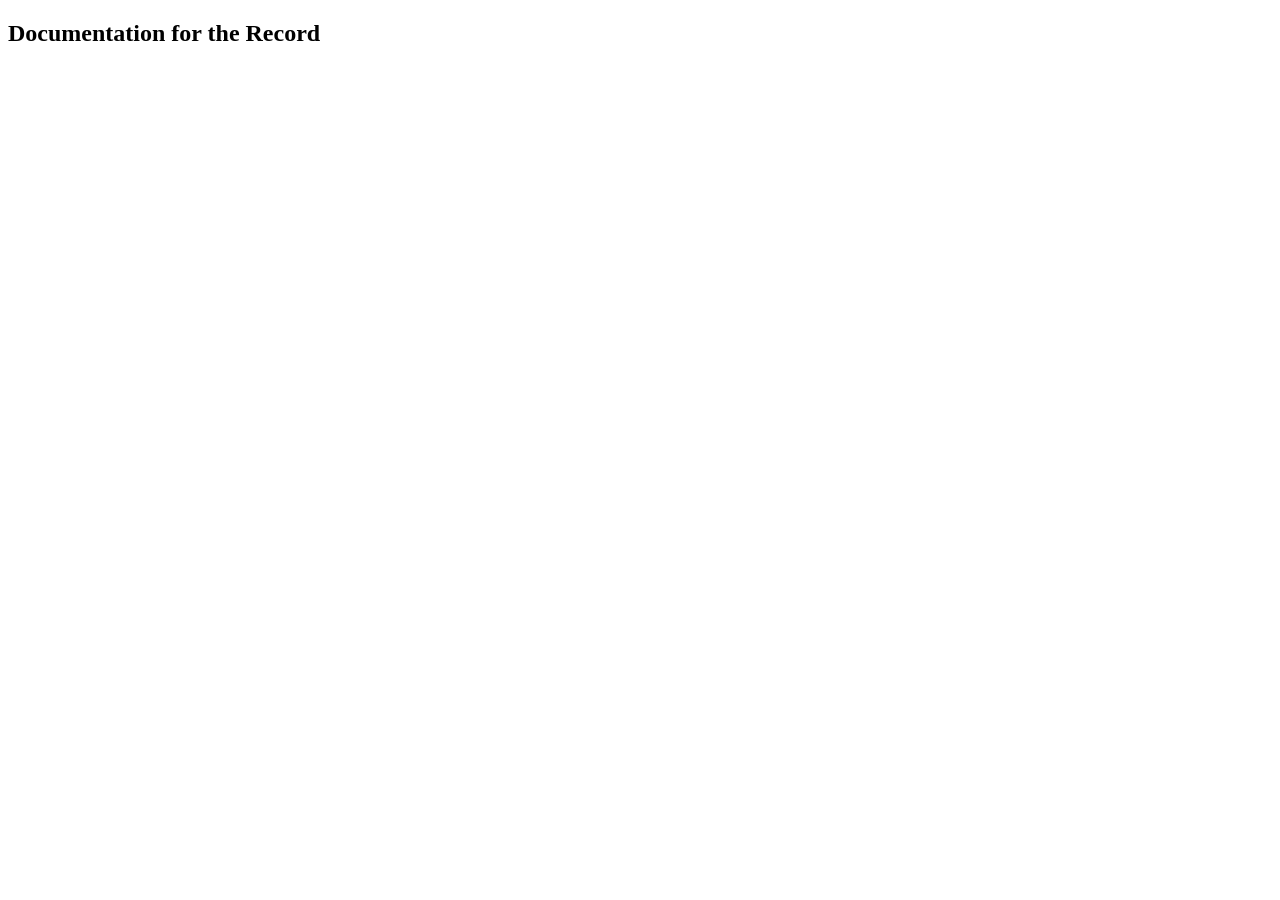
==== index.html @ 42c436eb "my project" ====
<!DOCTYPE html>
<html lang="en">
<head>
    <meta charset="UTF-8">
    <meta name="viewport" content="width=device-width, initial-scale=1.0">
    <title>My Prtojects</title>
</head>
<body>
    <h2>Documentation for the Record</h2>
</body>
</html>
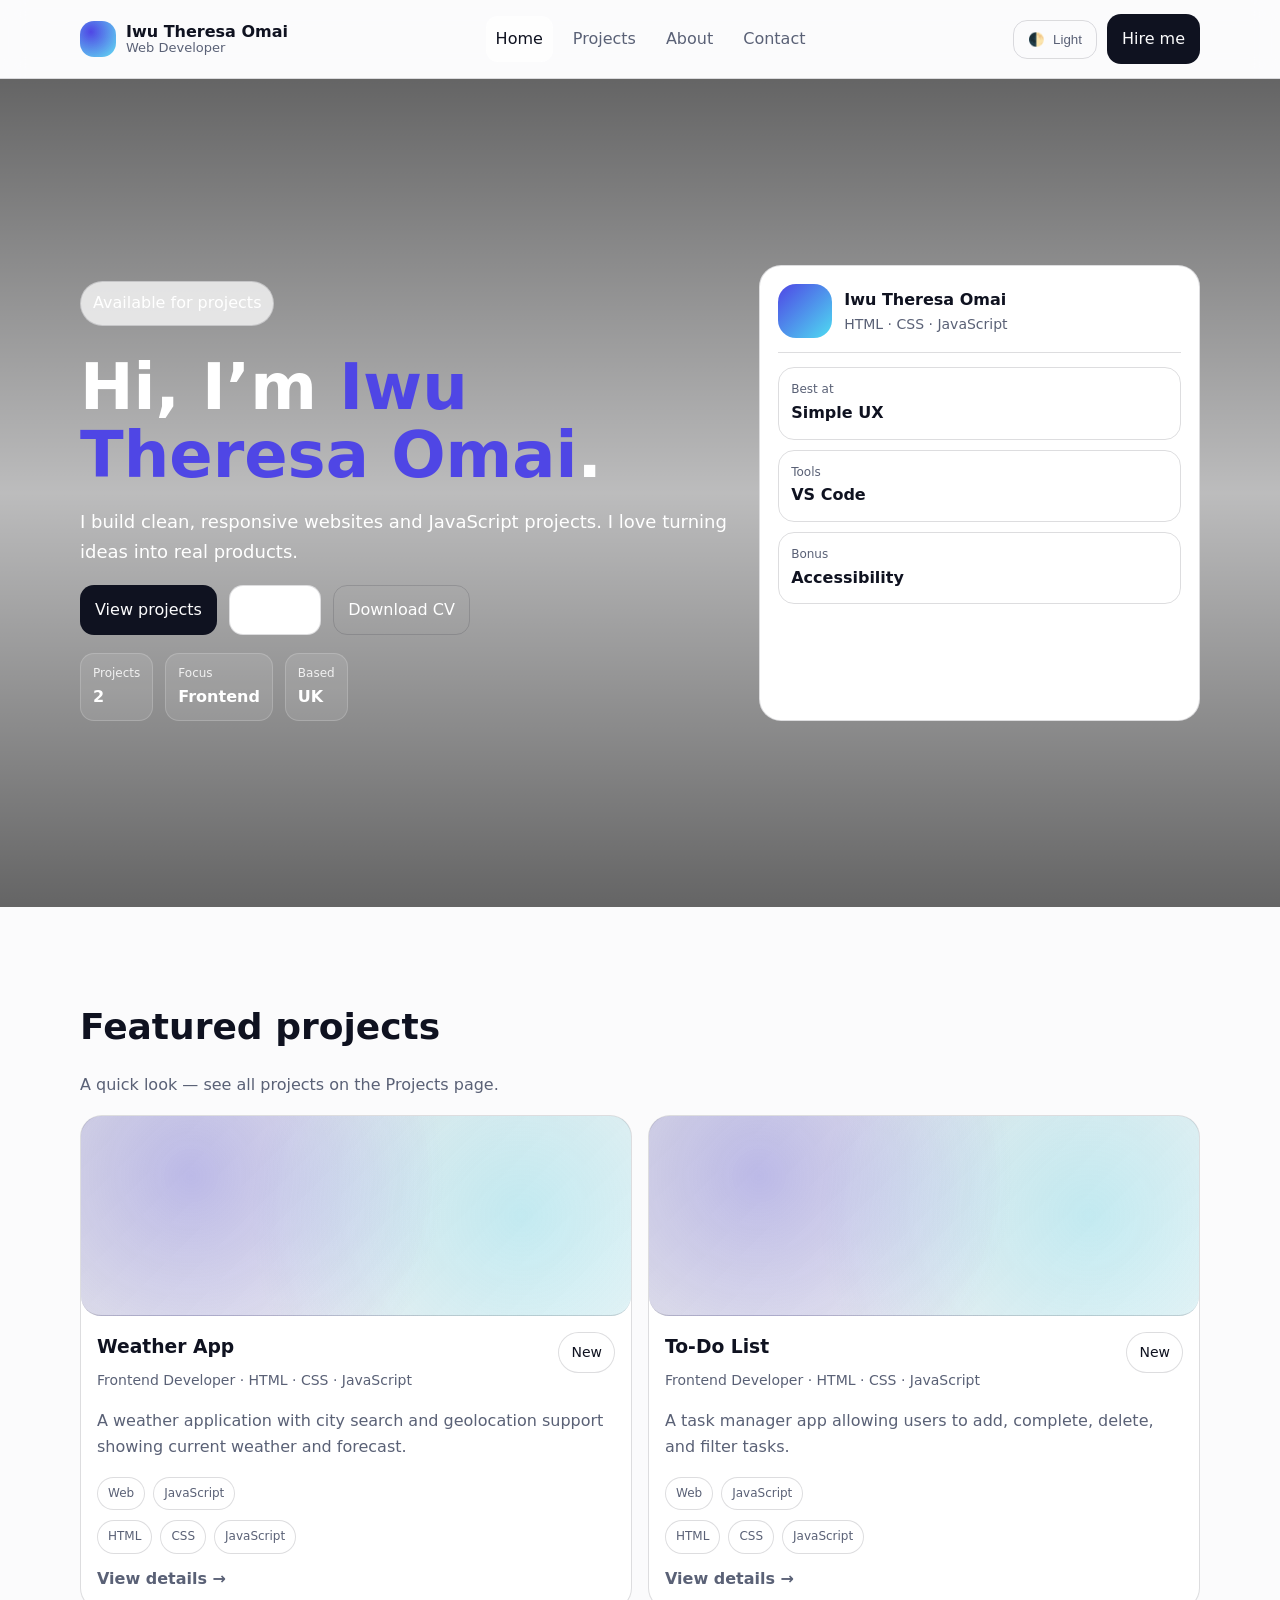
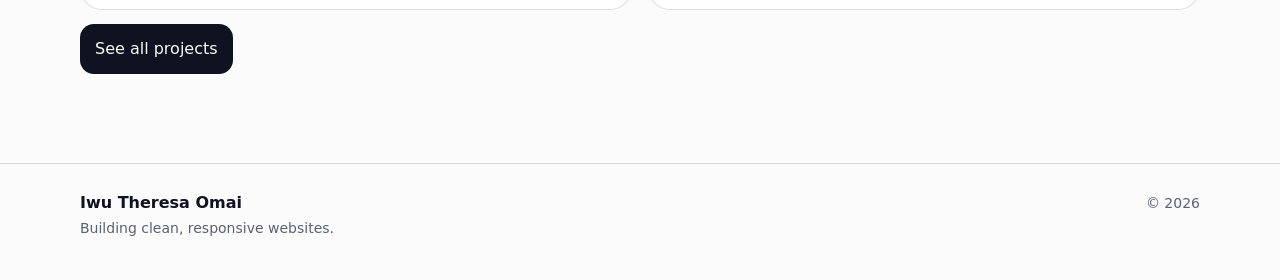
==== commit 52ccee9b: "portfolio project" ====
--- a/index.html
+++ b/index.html
@@ -1,11 +1,131 @@
-<!DOCTYPE html>
+<!doctype html>
 <html lang="en">
 <head>
-    <meta charset="UTF-8">
-    <meta name="viewport" content="width=device-width, initial-scale=1.0">
-    <title>My Prtojects</title>
+  <meta charset="utf-8" />
+  <meta name="viewport" content="width=device-width, initial-scale=1" />
+  <title>IWU THERESA OMAI</title>
+  <meta name="description" content="Portfolio home page of Your Name." />
+  <link rel="stylesheet" href="styles.css" />
 </head>
 <body>
-    <h2>Documentation for the Record</h2>
+  <a class="skip-link" href="#main">Skip to content</a>
+
+  <header class="header">
+    <div class="container nav">
+      <a class="brand" href="index.html">
+        <span class="logo" aria-hidden="true"></span>
+        <span class="brand-text">
+          <span class="brand-name">Iwu Theresa Omai</span>
+          <span class="brand-role">Web Developer</span>
+        </span>
+      </a>
+
+      <nav class="nav-links" aria-label="Primary navigation">
+        <a href="index.html" data-nav="home">Home</a>
+        <a href="projects.html" data-nav="projects">Projects</a>
+        <a href="about.html" data-nav="about">About</a>
+        <a href="contact.html" data-nav="contact">Contact</a>
+      </nav>
+
+      <div class="nav-actions">
+        <button class="btn ghost" id="themeBtn" type="button" aria-label="Toggle theme">
+          🌓 <span class="muted" id="themeLabel">Theme</span>
+        </button>
+        <a class="btn primary" href="contact.html">Hire me</a>
+        <button class="btn hamburger" id="menuBtn" type="button" aria-expanded="false" aria-controls="mobileMenu">☰</button>
+      </div>
+    </div>
+
+    <div class="container mobile-menu" id="mobileMenu" hidden>
+      <a href="index.html" data-nav="home">Home</a>
+      <a href="projects.html" data-nav="projects">Projects</a>
+      <a href="about.html" data-nav="about">About</a>
+      <a href="contact.html" data-nav="contact">Contact</a>
+    </div>
+  </header>
+
+  <main id="main">
+    <section class="hero hero-bg" aria-label="Hero">
+      <div class="hero-overlay" aria-hidden="true"></div>
+
+      <div class="container hero-inner">
+        <div class="hero-copy">
+          <p class="pill">Available for projects</p>
+          <h1>Hi, I’m <span class="accent">Iwu Theresa Omai</span>.</h1>
+          <p class="lead">
+            I build clean, responsive websites and JavaScript projects. I love turning ideas into real products.
+          </p>
+
+          <div class="hero-cta">
+            <a class="btn primary" href="projects.html">View projects</a>
+            <a class="btn" href="contact.html">Contact</a>
+            <a class="btn ghost" href="resume.pdf" target="_blank" rel="noreferrer">Download CV</a>
+          </div>
+
+          <div class="hero-stats">
+            <div class="stat"><span class="k">Projects</span><span class="v">2</span></div>
+            <div class="stat"><span class="k">Focus</span><span class="v">Frontend</span></div>
+            <div class="stat"><span class="k">Based</span><span class="v">UK</span></div>
+          </div>
+        </div>
+
+        <aside class="card pad hero-card">
+          <div class="hero-card-top">
+            <div class="avatar" aria-hidden="true"></div>
+            <div>
+              <strong>Iwu Theresa Omai</strong>
+              <div class="muted small">HTML · CSS · JavaScript</div>
+            </div>
+          </div>
+
+          <div class="divider"></div>
+
+          <div class="hero-card-body">
+            <div class="mini">
+              <div class="k">Best at</div>
+              <div class="v">Simple UX</div>
+            </div>
+            <div class="mini">
+              <div class="k">Tools</div>
+              <div class="v">VS Code</div>
+            </div>
+            <div class="mini">
+              <div class="k">Bonus</div>
+              <div class="v">Accessibility</div>
+            </div>
+          </div>
+        </aside>
+      </div>
+    </section>
+
+    <section class="section" aria-label="Featured projects">
+      <div class="container">
+        <div class="section-head">
+          <h2>Featured projects</h2>
+          <p class="muted">A quick look — see all projects on the Projects page.</p>
+        </div>
+
+        <div class="grid" id="featuredGrid" aria-live="polite"></div>
+
+        <div class="mt">
+          <a class="btn primary" href="projects.html">See all projects</a>
+        </div>
+      </div>
+    </section>
+
+    <footer class="footer">
+      <div class="container footer-row">
+        <div>
+          <strong>Iwu Theresa Omai</strong>
+          <div class="muted small">Building clean, responsive websites.</div>
+        </div>
+        <div class="footer-links">
+          <span class="muted small">© <span id="year"></span></span>
+        </div>
+      </div>
+    </footer>
+  </main>
+
+  <script src="script.js"></script>
 </body>
 </html>
--- a/styles.css
+++ b/styles.css
@@ -0,0 +1,261 @@
+:root{
+  --bg:#fbfbfc; --panel:#ffffff; --text:#0f1220; --muted:#5a6176;
+  --border:rgba(15,18,32,.14); --shadow:0 16px 40px rgba(15,18,32,.10);
+  --accent:#4f46e5;
+  --max:1120px; --gutter:clamp(16px,4vw,48px);
+  --r-lg:22px; --r-md:16px;
+  --ring:0 0 0 3px rgba(79,70,229,.25);
+  --h1:clamp(34px,5vw,64px);
+  --h2:clamp(22px,3vw,36px);
+}
+.hero-bg{
+  background-image: url("hero.jpg");
+}
+html[data-theme="dark"]{
+  --bg:#0b0c10; --panel:#11131a; --text:#f2f4ff; --muted:#a7adc2;
+  --border:rgba(242,244,255,.14); --shadow:0 18px 50px rgba(0,0,0,.45);
+  --accent:#8b5cf6;
+  --ring:0 0 0 3px rgba(139,92,246,.25);
+}
+
+*{box-sizing:border-box}
+body{
+  margin:0;
+  font-family: ui-sans-serif, system-ui, -apple-system, Segoe UI, Roboto, Arial;
+  background:var(--bg);
+  color:var(--text);
+  line-height:1.65;
+}
+a{color:inherit;text-decoration:none}
+a:hover{text-decoration:underline;text-underline-offset:3px}
+.container{width:min(var(--max), calc(100% - var(--gutter)*2)); margin:0 auto}
+.section{padding:clamp(44px,7vw,96px) 0}
+.mt{margin-top:14px}
+.muted{color:var(--muted)}
+.small{font-size:14px}
+.accent{color:var(--accent)}
+.divider{height:1px;background:var(--border);margin:14px 0}
+:focus-visible{outline:none; box-shadow:var(--ring); border-radius:10px}
+
+.skip-link{position:absolute;left:-999px}
+.skip-link:focus{
+  left:16px; top:16px; padding:10px 12px;
+  background:var(--panel); border:1px solid var(--border);
+  border-radius:12px; box-shadow:var(--shadow); z-index:1000;
+}
+
+.btn{
+  display:inline-flex; align-items:center; justify-content:center; gap:8px;
+  padding:11px 14px; border-radius:14px;
+  border:1px solid var(--border);
+  background:var(--panel);
+  cursor:pointer;
+  transition:transform .15s ease, box-shadow .15s ease;
+}
+.btn:hover{transform:translateY(-1px); box-shadow:var(--shadow); text-decoration:none}
+.btn.primary{background:var(--text); color:var(--bg); border-color:transparent}
+html[data-theme="dark"] .btn.primary{background:#f2f4ff; color:#0b0c10}
+.btn.ghost{background:transparent}
+
+.pill{
+  display:inline-flex; align-items:center; justify-content:center;
+  padding:8px 12px; border-radius:999px;
+  border:1px solid var(--border);
+  background:color-mix(in oklab, var(--panel) 75%, transparent);
+}
+
+/* Header / Nav */
+.header{
+  position:sticky; top:0; z-index:100;
+  background:color-mix(in oklab, var(--bg) 75%, transparent);
+  backdrop-filter: blur(12px);
+  border-bottom:1px solid var(--border);
+}
+.nav{display:flex;align-items:center;justify-content:space-between;gap:12px;padding:14px 0}
+.brand{display:flex;align-items:center;gap:10px}
+.logo{
+  width:36px;height:36px;border-radius:14px;
+  background: radial-gradient(circle at 30% 30%, var(--accent), rgba(34,211,238,.7));
+}
+.brand-text{display:flex;flex-direction:column;line-height:1.1}
+.brand-name{font-weight:800}
+.brand-role{font-size:13px;color:var(--muted)}
+
+.nav-links{display:flex;gap:10px}
+.nav-links a{padding:10px 10px;border-radius:12px;color:var(--muted)}
+.nav-links a.active{color:var(--text);background:color-mix(in oklab, var(--panel) 75%, transparent)}
+.nav-links a:hover{color:var(--text);background:color-mix(in oklab, var(--panel) 75%, transparent);text-decoration:none}
+
+.nav-actions{display:flex;gap:10px;align-items:center}
+.hamburger{display:none}
+
+.mobile-menu{padding:10px 0 16px;border-top:1px solid var(--border)}
+.mobile-menu a{display:block;padding:12px 10px;border-radius:12px;color:var(--muted)}
+.mobile-menu a:hover{background:color-mix(in oklab, var(--panel) 75%, transparent);color:var(--text);text-decoration:none}
+@media (max-width:860px){
+  .nav-links{display:none}
+  .hamburger{display:inline-flex}
+}
+
+/* Hero (Home) */
+.hero{
+  position:relative;
+  min-height: 92vh;
+  display:flex;
+  align-items:center;
+}
+.hero-bg{
+  /* Change this if you have an image: put hero.jpg in the folder */
+  background-image: url("hero.jpg");
+  background-size: cover;
+  background-position: center;
+}
+.hero-overlay{
+  position:absolute; inset:0;
+  background: linear-gradient(180deg, rgba(0,0,0,.60), rgba(0,0,0,.25), rgba(0,0,0,.60));
+}
+.hero-inner{
+  position:relative;
+  display:grid;
+  grid-template-columns: 1.2fr .8fr;
+  gap: 18px;
+  padding: 46px 0;
+  z-index:1;
+}
+@media (max-width:860px){ .hero-inner{grid-template-columns:1fr} }
+
+.hero-copy{color:#fff}
+.hero-copy .muted{color:rgba(255,255,255,.85)}
+h1{font-size:var(--h1);line-height:1.06;margin:12px 0}
+h2{font-size:var(--h2);margin:0 0 10px}
+.lead{font-size:18px;max-width:60ch}
+.hero-cta{display:flex;gap:12px;flex-wrap:wrap;margin-top:16px}
+
+.hero-stats{display:flex;gap:12px;flex-wrap:wrap;margin-top:18px}
+.stat{
+  background: rgba(255,255,255,.10);
+  border:1px solid rgba(255,255,255,.18);
+  padding:10px 12px;
+  border-radius: 14px;
+}
+.stat .k{display:block;font-size:12px;opacity:.85}
+.stat .v{display:block;font-weight:900}
+
+.hero-card-top{display:flex;align-items:center;gap:12px}
+.avatar{
+  width:54px;height:54px;border-radius:18px;
+  background: linear-gradient(135deg, var(--accent), rgba(34,211,238,.8));
+}
+.hero-card-body{display:grid;gap:10px;margin-top:14px}
+.mini{border:1px solid var(--border);border-radius:var(--r-md);padding:12px}
+.mini .k{font-size:12px;color:var(--muted)}
+.mini .v{font-weight:900}
+
+/* Page hero */
+.page-hero{padding: 40px 0 8px}
+.h2{font-size: var(--h2); margin:0 0 10px}
+
+/* Cards & grids */
+.card{background:var(--panel);border:1px solid var(--border);border-radius:var(--r-lg);box-shadow:0 1px 0 rgba(255,255,255,.06) inset}
+.pad{padding:18px}
+
+.grid{display:grid;grid-template-columns:repeat(2,1fr);gap:16px}
+@media (max-width:860px){ .grid{grid-template-columns:1fr} }
+
+.cards-2{display:grid;grid-template-columns:1fr 1fr;gap:16px}
+@media (max-width:860px){ .cards-2{grid-template-columns:1fr} }
+
+.tag-row{display:flex;gap:8px;flex-wrap:wrap;margin-top:10px}
+.tag{
+  padding:6px 10px;border-radius:999px;border:1px solid var(--border);
+  font-size:12px;color:var(--muted);
+  background:color-mix(in oklab, var(--panel) 85%, transparent);
+}
+
+.thumb{
+  height:200px;
+  border-radius: calc(var(--r-lg) - 2px);
+  border-bottom:1px solid var(--border);
+  background:
+    radial-gradient(circle at 20% 30%, rgba(79,70,229,.28), transparent 55%),
+    radial-gradient(circle at 80% 50%, rgba(34,211,238,.22), transparent 60%),
+    linear-gradient(135deg, rgba(15,18,32,.12), rgba(15,18,32,.04));
+}
+.card-body{padding:16px}
+.card-top{display:flex;justify-content:space-between;gap:10px;align-items:flex-start}
+.card-body h3{margin:0 0 6px}
+.open-link{display:inline-flex;margin-top:12px;color:var(--muted);font-weight:800}
+
+.filters{display:flex;gap:10px;flex-wrap:wrap;margin:12px 0 22px}
+.filter{
+  border:1px solid var(--border);
+  background:transparent;
+  border-radius:999px;
+  padding:10px 12px;
+  cursor:pointer;
+  color:var(--muted);
+}
+.filter:hover{background:color-mix(in oklab, var(--panel) 80%, transparent);color:var(--text)}
+.filter.active{background:var(--text);color:var(--bg);border-color:transparent}
+html[data-theme="dark"] .filter.active{background:#f2f4ff;color:#0b0c10}
+
+.list{margin:10px 0 0;padding-left:18px}
+.list li{margin:6px 0}
+
+/* Form */
+label{display:block;font-size:13px;color:var(--muted);margin:12px 0 6px}
+input,textarea{
+  width:100%;padding:12px;border-radius:14px;border:1px solid var(--border);
+  background:color-mix(in oklab, var(--panel) 92%, transparent);color:var(--text);
+}
+textarea{min-height:130px;resize:vertical}
+.actions{display:flex;gap:10px;flex-wrap:wrap;margin-top:14px}
+.error{color:#ef4444;font-size:13px;margin-top:10px}
+.success{
+  margin-top:12px;padding:12px;border-radius:14px;border:1px solid var(--border);
+  background:color-mix(in oklab, var(--panel) 88%, transparent);
+}
+
+/* Footer */
+.footer{padding:26px 0 40px;border-top:1px solid var(--border)}
+.footer-row{display:flex;justify-content:space-between;gap:12px;flex-wrap:wrap}
+
+/* Modal (Projects page) */
+.modal-backdrop{
+  position:fixed; inset:0;
+  background: rgba(0,0,0,.6);
+  display:none;
+  align-items:center;
+  justify-content:center;
+  padding:18px;
+  z-index:200;
+}
+.modal-backdrop.open{display:flex}
+.modal{
+  width: min(920px, 100%);
+  max-height: min(86vh, 900px);
+  overflow:hidden;
+  border-radius: var(--r-lg);
+  border: 1px solid var(--border);
+  background: var(--panel);
+  box-shadow: var(--shadow);
+  display:flex;
+  flex-direction: column;
+}
+.modal-head{
+  display:flex; justify-content:space-between; align-items:flex-start; gap:12px;
+  padding:14px 16px;
+  border-bottom:1px solid var(--border);
+}
+.modal-body{padding:16px; overflow:auto}
+.modal-shot{
+  height:220px;
+  border-radius:18px;
+  border:1px solid var(--border);
+  background:
+    radial-gradient(circle at 30% 30%, rgba(79,70,229,.25), transparent 58%),
+    radial-gradient(circle at 70% 50%, rgba(34,211,238,.20), transparent 62%),
+    linear-gradient(135deg, rgba(15,18,32,.10), rgba(15,18,32,.04));
+  margin-bottom: 12px;
+}
+h4{margin:14px 0 8px}
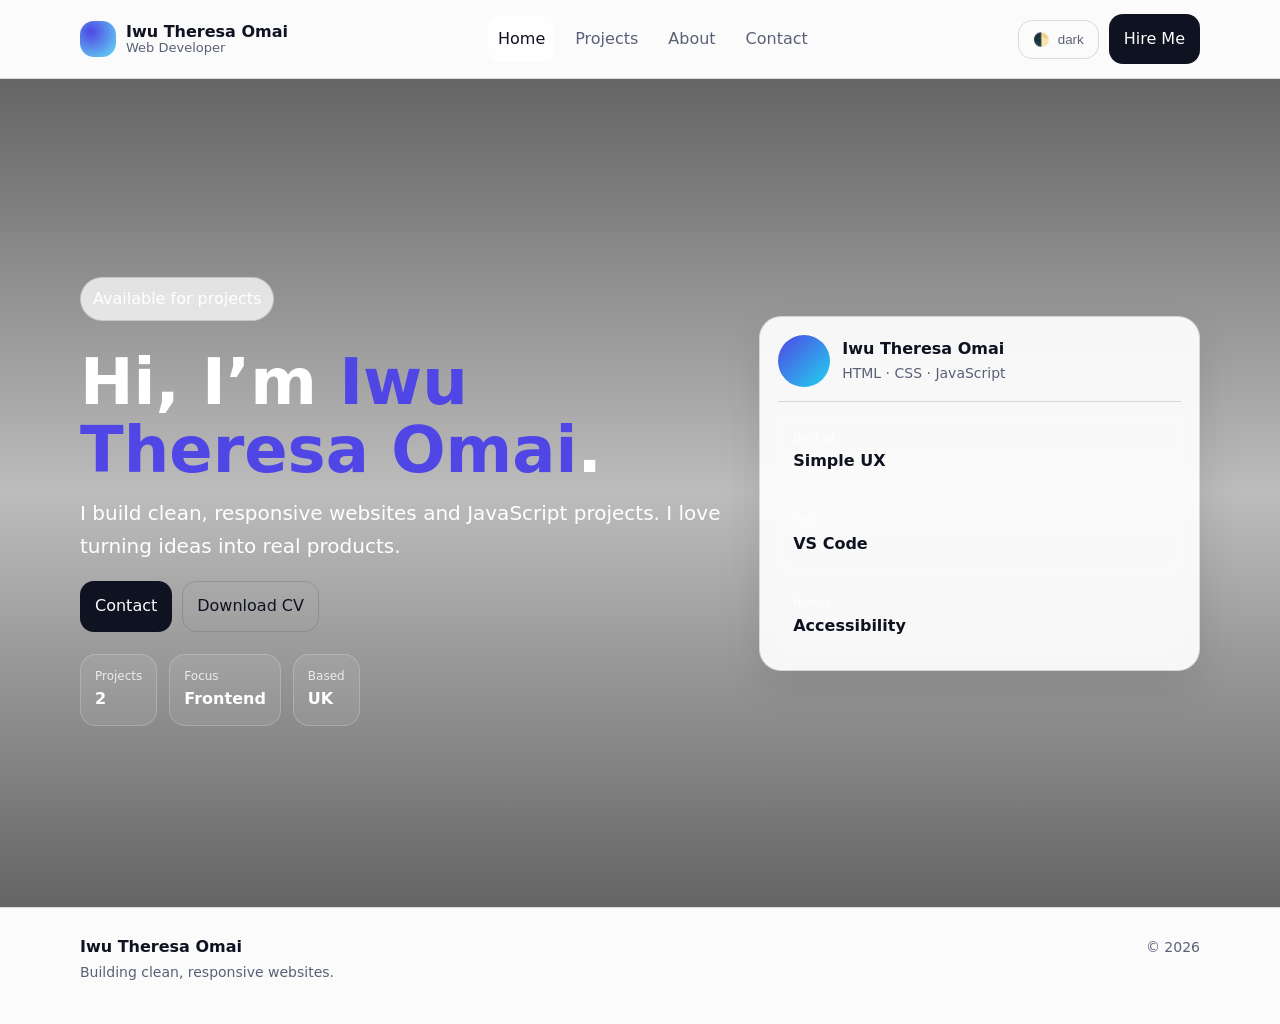
==== commit 9ae5b939: "my updated portfolio" ====
--- a/index.html
+++ b/index.html
@@ -4,7 +4,7 @@
   <meta charset="utf-8" />
   <meta name="viewport" content="width=device-width, initial-scale=1" />
   <title>IWU THERESA OMAI</title>
-  <meta name="description" content="Portfolio home page of Your Name." />
+  <meta name="description" content="Portfolio home page of Iwu Theresa Omai." />
   <link rel="stylesheet" href="styles.css" />
 </head>
 <body>
@@ -31,7 +31,7 @@
         <button class="btn ghost" id="themeBtn" type="button" aria-label="Toggle theme">
           🌓 <span class="muted" id="themeLabel">Theme</span>
         </button>
-        <a class="btn primary" href="contact.html">Hire me</a>
+        <a class="btn primary" href="contact.html">Hire Me</a>
         <button class="btn hamburger" id="menuBtn" type="button" aria-expanded="false" aria-controls="mobileMenu">☰</button>
       </div>
     </div>
@@ -57,8 +57,7 @@
           </p>
 
           <div class="hero-cta">
-            <a class="btn primary" href="projects.html">View projects</a>
-            <a class="btn" href="contact.html">Contact</a>
+            <a class="btn primary" href="contact.html">Contact</a>
             <a class="btn ghost" href="resume.pdf" target="_blank" rel="noreferrer">Download CV</a>
           </div>
 
@@ -97,34 +96,19 @@
         </aside>
       </div>
     </section>
+  </main>
 
-    <section class="section" aria-label="Featured projects">
-      <div class="container">
-        <div class="section-head">
-          <h2>Featured projects</h2>
-          <p class="muted">A quick look — see all projects on the Projects page.</p>
-        </div>
-
-        <div class="grid" id="featuredGrid" aria-live="polite"></div>
-
-        <div class="mt">
-          <a class="btn primary" href="projects.html">See all projects</a>
-        </div>
+  <footer class="footer">
+    <div class="container footer-row">
+      <div>
+        <strong>Iwu Theresa Omai</strong>
+        <div class="muted small">Building clean, responsive websites.</div>
       </div>
-    </section>
-
-    <footer class="footer">
-      <div class="container footer-row">
-        <div>
-          <strong>Iwu Theresa Omai</strong>
-          <div class="muted small">Building clean, responsive websites.</div>
-        </div>
-        <div class="footer-links">
-          <span class="muted small">© <span id="year"></span></span>
-        </div>
+      <div class="footer-links">
+        <span class="muted small">© <span id="year"></span></span>
       </div>
-    </footer>
-  </main>
+    </div>
+  </footer>
 
   <script src="script.js"></script>
 </body>
--- a/styles.css
+++ b/styles.css
@@ -1,261 +1,568 @@
-:root{
-  --bg:#fbfbfc; --panel:#ffffff; --text:#0f1220; --muted:#5a6176;
-  --border:rgba(15,18,32,.14); --shadow:0 16px 40px rgba(15,18,32,.10);
-  --accent:#4f46e5;
-  --max:1120px; --gutter:clamp(16px,4vw,48px);
-  --r-lg:22px; --r-md:16px;
-  --ring:0 0 0 3px rgba(79,70,229,.25);
-  --h1:clamp(34px,5vw,64px);
-  --h2:clamp(22px,3vw,36px);
-}
-.hero-bg{
-  background-image: url("hero.jpg");
-}
-html[data-theme="dark"]{
-  --bg:#0b0c10; --panel:#11131a; --text:#f2f4ff; --muted:#a7adc2;
-  --border:rgba(242,244,255,.14); --shadow:0 18px 50px rgba(0,0,0,.45);
-  --accent:#8b5cf6;
-  --ring:0 0 0 3px rgba(139,92,246,.25);
-}
-
-*{box-sizing:border-box}
-body{
-  margin:0;
-  font-family: ui-sans-serif, system-ui, -apple-system, Segoe UI, Roboto, Arial;
-  background:var(--bg);
-  color:var(--text);
-  line-height:1.65;
-}
-a{color:inherit;text-decoration:none}
-a:hover{text-decoration:underline;text-underline-offset:3px}
-.container{width:min(var(--max), calc(100% - var(--gutter)*2)); margin:0 auto}
-.section{padding:clamp(44px,7vw,96px) 0}
-.mt{margin-top:14px}
-.muted{color:var(--muted)}
-.small{font-size:14px}
-.accent{color:var(--accent)}
-.divider{height:1px;background:var(--border);margin:14px 0}
-:focus-visible{outline:none; box-shadow:var(--ring); border-radius:10px}
-
-.skip-link{position:absolute;left:-999px}
-.skip-link:focus{
-  left:16px; top:16px; padding:10px 12px;
-  background:var(--panel); border:1px solid var(--border);
-  border-radius:12px; box-shadow:var(--shadow); z-index:1000;
-}
-
-.btn{
-  display:inline-flex; align-items:center; justify-content:center; gap:8px;
-  padding:11px 14px; border-radius:14px;
-  border:1px solid var(--border);
-  background:var(--panel);
-  cursor:pointer;
-  transition:transform .15s ease, box-shadow .15s ease;
-}
-.btn:hover{transform:translateY(-1px); box-shadow:var(--shadow); text-decoration:none}
-.btn.primary{background:var(--text); color:var(--bg); border-color:transparent}
-html[data-theme="dark"] .btn.primary{background:#f2f4ff; color:#0b0c10}
-.btn.ghost{background:transparent}
-
-.pill{
-  display:inline-flex; align-items:center; justify-content:center;
-  padding:8px 12px; border-radius:999px;
-  border:1px solid var(--border);
-  background:color-mix(in oklab, var(--panel) 75%, transparent);
-}
-
-/* Header / Nav */
-.header{
-  position:sticky; top:0; z-index:100;
-  background:color-mix(in oklab, var(--bg) 75%, transparent);
+:root {
+  --bg: #fbfbfc;
+  --panel: #ffffff;
+  --text: #0f1220;
+  --muted: #5a6176;
+  --border: rgba(15, 18, 32, 0.14);
+  --shadow: 0 16px 40px rgba(15, 18, 32, 0.10);
+  --accent: #4f46e5;
+  --ring: 0 0 0 3px rgba(79, 70, 229, 0.25);
+  --max: 1120px;
+  --gutter: clamp(16px, 4vw, 48px);
+  --r-lg: 22px;
+  --r-md: 16px;
+  --h1: clamp(34px, 5vw, 64px);
+  --h2: clamp(22px, 3vw, 36px);
+}
+
+html[data-theme="dark"] {
+  --bg: #0b0c10;
+  --panel: #11131a;
+  --text: #f2f4ff;
+  --muted: #a7adc2;
+  --border: rgba(242, 244, 255, 0.14);
+  --shadow: 0 18px 50px rgba(0, 0, 0, 0.45);
+  --accent: #8b5cf6;
+  --ring: 0 0 0 3px rgba(139, 92, 246, 0.25);
+}
+
+* {
+  box-sizing: border-box;
+}
+
+html {
+  scroll-behavior: smooth;
+}
+
+body {
+  margin: 0;
+  font-family: ui-sans-serif, system-ui, -apple-system, Segoe UI, Roboto, Arial, sans-serif;
+  background: var(--bg);
+  color: var(--text);
+  line-height: 1.65;
+}
+
+a {
+  color: inherit;
+  text-decoration: none;
+}
+
+a:hover {
+  text-decoration: underline;
+  text-underline-offset: 3px;
+}
+
+img {
+  max-width: 100%;
+  display: block;
+}
+
+.container {
+  width: min(var(--max), calc(100% - var(--gutter) * 2));
+  margin: 0 auto;
+}
+
+.section {
+  padding: clamp(44px, 7vw, 96px) 0;
+}
+
+.mt {
+  margin-top: 14px;
+}
+
+.muted {
+  color: var(--muted);
+}
+
+.small {
+  font-size: 14px;
+}
+
+.accent {
+  color: var(--accent);
+}
+
+.divider {
+  height: 1px;
+  background: var(--border);
+  margin: 14px 0;
+}
+
+:focus-visible {
+  outline: none;
+  box-shadow: var(--ring);
+  border-radius: 10px;
+}
+
+.skip-link {
+  position: absolute;
+  left: -999px;
+}
+
+.skip-link:focus {
+  left: 16px;
+  top: 16px;
+  padding: 10px 12px;
+  background: var(--panel);
+  border: 1px solid var(--border);
+  border-radius: 12px;
+  box-shadow: var(--shadow);
+  z-index: 1000;
+}
+
+.btn {
+  display: inline-flex;
+  align-items: center;
+  justify-content: center;
+  gap: 8px;
+  padding: 11px 14px;
+  border-radius: 14px;
+  border: 1px solid var(--border);
+  background: var(--panel);
+  color: var(--text);
+  cursor: pointer;
+  transition: transform 0.15s ease, box-shadow 0.15s ease;
+}
+
+.btn:hover {
+  transform: translateY(-1px);
+  box-shadow: var(--shadow);
+  text-decoration: none;
+}
+
+.btn.primary {
+  background: var(--text);
+  color: var(--bg);
+  border-color: transparent;
+}
+
+html[data-theme="dark"] .btn.primary {
+  background: #f2f4ff;
+  color: #0b0c10;
+}
+
+.btn.ghost {
+  background: transparent;
+}
+
+.pill {
+  display: inline-flex;
+  align-items: center;
+  justify-content: center;
+  padding: 8px 12px;
+  border-radius: 999px;
+  border: 1px solid var(--border);
+  background: color-mix(in oklab, var(--panel) 75%, transparent);
+}
+
+.header {
+  position: sticky;
+  top: 0;
+  z-index: 100;
+  background: color-mix(in oklab, var(--bg) 75%, transparent);
   backdrop-filter: blur(12px);
-  border-bottom:1px solid var(--border);
-}
-.nav{display:flex;align-items:center;justify-content:space-between;gap:12px;padding:14px 0}
-.brand{display:flex;align-items:center;gap:10px}
-.logo{
-  width:36px;height:36px;border-radius:14px;
-  background: radial-gradient(circle at 30% 30%, var(--accent), rgba(34,211,238,.7));
-}
-.brand-text{display:flex;flex-direction:column;line-height:1.1}
-.brand-name{font-weight:800}
-.brand-role{font-size:13px;color:var(--muted)}
-
-.nav-links{display:flex;gap:10px}
-.nav-links a{padding:10px 10px;border-radius:12px;color:var(--muted)}
-.nav-links a.active{color:var(--text);background:color-mix(in oklab, var(--panel) 75%, transparent)}
-.nav-links a:hover{color:var(--text);background:color-mix(in oklab, var(--panel) 75%, transparent);text-decoration:none}
-
-.nav-actions{display:flex;gap:10px;align-items:center}
-.hamburger{display:none}
-
-.mobile-menu{padding:10px 0 16px;border-top:1px solid var(--border)}
-.mobile-menu a{display:block;padding:12px 10px;border-radius:12px;color:var(--muted)}
-.mobile-menu a:hover{background:color-mix(in oklab, var(--panel) 75%, transparent);color:var(--text);text-decoration:none}
-@media (max-width:860px){
-  .nav-links{display:none}
-  .hamburger{display:inline-flex}
-}
-
-/* Hero (Home) */
-.hero{
-  position:relative;
+  border-bottom: 1px solid var(--border);
+}
+
+.nav {
+  display: flex;
+  align-items: center;
+  justify-content: space-between;
+  gap: 12px;
+  padding: 14px 0;
+}
+
+.brand {
+  display: flex;
+  align-items: center;
+  gap: 10px;
+}
+
+.logo {
+  width: 36px;
+  height: 36px;
+  border-radius: 14px;
+  background: radial-gradient(circle at 30% 30%, var(--accent), rgba(34, 211, 238, 0.7));
+}
+
+.brand-text {
+  display: flex;
+  flex-direction: column;
+  line-height: 1.1;
+}
+
+.brand-name {
+  font-weight: 800;
+}
+
+.brand-role {
+  font-size: 13px;
+  color: var(--muted);
+}
+
+.nav-links {
+  display: flex;
+  gap: 10px;
+}
+
+.nav-links a {
+  padding: 10px;
+  border-radius: 12px;
+  color: var(--muted);
+}
+
+.nav-links a.active,
+.nav-links a:hover {
+  color: var(--text);
+  background: color-mix(in oklab, var(--panel) 75%, transparent);
+  text-decoration: none;
+}
+
+.nav-actions {
+  display: flex;
+  gap: 10px;
+  align-items: center;
+}
+
+.hamburger {
+  display: none;
+}
+
+.mobile-menu {
+  padding: 10px 0 16px;
+  border-top: 1px solid var(--border);
+}
+
+.mobile-menu a {
+  display: block;
+  padding: 12px 10px;
+  border-radius: 12px;
+  color: var(--muted);
+}
+
+.mobile-menu a:hover {
+  background: color-mix(in oklab, var(--panel) 75%, transparent);
+  color: var(--text);
+  text-decoration: none;
+}
+
+@media (max-width: 860px) {
+  .nav-links {
+    display: none;
+  }
+
+  .hamburger {
+    display: inline-flex;
+  }
+}
+
+.hero {
+  position: relative;
   min-height: 92vh;
-  display:flex;
-  align-items:center;
-}
-.hero-bg{
-  /* Change this if you have an image: put hero.jpg in the folder */
+  display: flex;
+  align-items: center;
+}
+
+.hero-bg {
   background-image: url("hero.jpg");
   background-size: cover;
   background-position: center;
 }
-.hero-overlay{
-  position:absolute; inset:0;
-  background: linear-gradient(180deg, rgba(0,0,0,.60), rgba(0,0,0,.25), rgba(0,0,0,.60));
-}
-.hero-inner{
-  position:relative;
-  display:grid;
-  grid-template-columns: 1.2fr .8fr;
+
+.hero-overlay {
+  position: absolute;
+  inset: 0;
+  background: linear-gradient(
+    180deg,
+    rgba(0, 0, 0, 0.6),
+    rgba(0, 0, 0, 0.25),
+    rgba(0, 0, 0, 0.6)
+  );
+}
+
+.hero-inner {
+  position: relative;
+  z-index: 1;
+  display: grid;
+  grid-template-columns: 1.2fr 0.8fr;
   gap: 18px;
   padding: 46px 0;
-  z-index:1;
-}
-@media (max-width:860px){ .hero-inner{grid-template-columns:1fr} }
-
-.hero-copy{color:#fff}
-.hero-copy .muted{color:rgba(255,255,255,.85)}
-h1{font-size:var(--h1);line-height:1.06;margin:12px 0}
-h2{font-size:var(--h2);margin:0 0 10px}
-.lead{font-size:18px;max-width:60ch}
-.hero-cta{display:flex;gap:12px;flex-wrap:wrap;margin-top:16px}
-
-.hero-stats{display:flex;gap:12px;flex-wrap:wrap;margin-top:18px}
-.stat{
-  background: rgba(255,255,255,.10);
-  border:1px solid rgba(255,255,255,.18);
-  padding:10px 12px;
+}
+
+@media (max-width: 860px) {
+  .hero-inner {
+    grid-template-columns: 1fr;
+  }
+}
+
+.hero-copy {
+  color: #fff;
+}
+
+.hero-copy .muted {
+  color: rgba(255, 255, 255, 0.85);
+}
+
+h1 {
+  margin: 12px 0;
+  font-size: var(--h1);
+  line-height: 1.06;
+}
+
+h2 {
+  font-size: var(--h2);
+  line-height: 1.15;
+  margin: 0 0 8px;
+}
+
+h3 {
+  margin: 0 0 6px;
+}
+
+.lead {
+  font-size: clamp(16px, 2vw, 20px);
+  max-width: 62ch;
+  margin: 0 0 18px;
+}
+
+.hero-cta {
+  display: flex;
+  gap: 10px;
+  flex-wrap: wrap;
+  margin: 18px 0 22px;
+}
+
+.hero-stats {
+  display: flex;
+  gap: 12px;
+  flex-wrap: wrap;
+}
+
+.stat,
+.mini {
+  border: 1px solid rgba(255, 255, 255, 0.2);
+  background: rgba(255, 255, 255, 0.08);
+  border-radius: 16px;
+  padding: 12px 14px;
+}
+
+.stat .k,
+.mini .k {
+  display: block;
+  font-size: 12px;
+  color: rgba(255, 255, 255, 0.8);
+}
+
+.stat .v,
+.mini .v {
+  display: block;
+  font-weight: 700;
+}
+
+.card {
+  background: var(--panel);
+  border: 1px solid var(--border);
+  border-radius: var(--r-lg);
+  box-shadow: var(--shadow);
+  overflow: hidden;
+}
+
+.pad {
+  padding: 18px;
+}
+
+.hero-card {
+  background: rgba(255, 255, 255, 0.92);
+  backdrop-filter: blur(10px);
+  align-self: center;
+}
+
+html[data-theme="dark"] .hero-card {
+  background: rgba(17, 19, 26, 0.88);
+}
+
+.hero-card-top {
+  display: flex;
+  align-items: center;
+  gap: 12px;
+}
+
+.hero-card-body {
+  display: grid;
+  gap: 10px;
+}
+
+.avatar {
+  width: 52px;
+  height: 52px;
+  border-radius: 50%;
+  background: linear-gradient(135deg, var(--accent), #22d3ee);
+}
+
+.section-head {
+  display: flex;
+  align-items: end;
+  justify-content: space-between;
+  gap: 14px;
+  margin-bottom: 18px;
+  flex-wrap: wrap;
+}
+
+.grid {
+  display: grid;
+  gap: 18px;
+  grid-template-columns: repeat(2, minmax(0, 1fr));
+}
+
+@media (max-width: 860px) {
+  .grid {
+    grid-template-columns: 1fr;
+  }
+}
+
+.card-body {
+  padding: 18px;
+}
+
+.card-top {
+  display: flex;
+  justify-content: space-between;
+  gap: 12px;
+  align-items: start;
+}
+.page-hero {
+  padding: 48px 0 12px;
+}
+
+.cards-2 {
+  display: grid;
+  grid-template-columns: repeat(2, minmax(0, 1fr));
+  gap: 18px;
+}
+
+@media (max-width: 860px) {
+  .cards-2 {
+    grid-template-columns: 1fr;
+  }
+}
+.thumb {
+  height: 180px;
+  border-bottom: 1px solid var(--border);
+  background:
+    radial-gradient(circle at 30% 30%, rgba(79, 70, 229, 0.25), transparent 55%),
+    radial-gradient(circle at 70% 50%, rgba(34, 211, 238, 0.20), transparent 60%),
+    linear-gradient(135deg, rgba(15, 18, 32, 0.10), rgba(15, 18, 32, 0.04));
+}
+
+.tag-row {
+  display: flex;
+  gap: 8px;
+  flex-wrap: wrap;
+  margin-top: 10px;
+}
+
+.tag {
+  display: inline-flex;
+  padding: 7px 10px;
+  border: 1px solid var(--border);
+  border-radius: 999px;
+  font-size: 13px;
+  color: var(--muted);
+  background: color-mix(in oklab, var(--panel) 82%, transparent);
+}
+
+.filters {
+  display: flex;
+  gap: 10px;
+  flex-wrap: wrap;
+  margin: 12px 0 22px;
+}
+
+.filter {
+  border: 1px solid var(--border);
+  background: transparent;
+  border-radius: 999px;
+  padding: 10px 12px;
+  cursor: pointer;
+  color: var(--muted);
+}
+
+.filter:hover {
+  background: color-mix(in oklab, var(--panel) 80%, transparent);
+  color: var(--text);
+}
+
+.filter.active {
+  background: var(--text);
+  color: var(--bg);
+  border-color: transparent;
+}
+
+html[data-theme="dark"] .filter.active {
+  background: #f2f4ff;
+  color: #0b0c10;
+}
+
+.list {
+  margin: 10px 0 0;
+  padding-left: 18px;
+}
+
+.list li {
+  margin: 6px 0;
+}
+
+label {
+  display: block;
+  font-size: 13px;
+  color: var(--muted);
+  margin: 12px 0 6px;
+}
+
+input,
+textarea {
+  width: 100%;
+  padding: 12px;
   border-radius: 14px;
-}
-.stat .k{display:block;font-size:12px;opacity:.85}
-.stat .v{display:block;font-weight:900}
-
-.hero-card-top{display:flex;align-items:center;gap:12px}
-.avatar{
-  width:54px;height:54px;border-radius:18px;
-  background: linear-gradient(135deg, var(--accent), rgba(34,211,238,.8));
-}
-.hero-card-body{display:grid;gap:10px;margin-top:14px}
-.mini{border:1px solid var(--border);border-radius:var(--r-md);padding:12px}
-.mini .k{font-size:12px;color:var(--muted)}
-.mini .v{font-weight:900}
-
-/* Page hero */
-.page-hero{padding: 40px 0 8px}
-.h2{font-size: var(--h2); margin:0 0 10px}
-
-/* Cards & grids */
-.card{background:var(--panel);border:1px solid var(--border);border-radius:var(--r-lg);box-shadow:0 1px 0 rgba(255,255,255,.06) inset}
-.pad{padding:18px}
-
-.grid{display:grid;grid-template-columns:repeat(2,1fr);gap:16px}
-@media (max-width:860px){ .grid{grid-template-columns:1fr} }
-
-.cards-2{display:grid;grid-template-columns:1fr 1fr;gap:16px}
-@media (max-width:860px){ .cards-2{grid-template-columns:1fr} }
-
-.tag-row{display:flex;gap:8px;flex-wrap:wrap;margin-top:10px}
-.tag{
-  padding:6px 10px;border-radius:999px;border:1px solid var(--border);
-  font-size:12px;color:var(--muted);
-  background:color-mix(in oklab, var(--panel) 85%, transparent);
-}
-
-.thumb{
-  height:200px;
-  border-radius: calc(var(--r-lg) - 2px);
-  border-bottom:1px solid var(--border);
-  background:
-    radial-gradient(circle at 20% 30%, rgba(79,70,229,.28), transparent 55%),
-    radial-gradient(circle at 80% 50%, rgba(34,211,238,.22), transparent 60%),
-    linear-gradient(135deg, rgba(15,18,32,.12), rgba(15,18,32,.04));
-}
-.card-body{padding:16px}
-.card-top{display:flex;justify-content:space-between;gap:10px;align-items:flex-start}
-.card-body h3{margin:0 0 6px}
-.open-link{display:inline-flex;margin-top:12px;color:var(--muted);font-weight:800}
-
-.filters{display:flex;gap:10px;flex-wrap:wrap;margin:12px 0 22px}
-.filter{
-  border:1px solid var(--border);
-  background:transparent;
-  border-radius:999px;
-  padding:10px 12px;
-  cursor:pointer;
-  color:var(--muted);
-}
-.filter:hover{background:color-mix(in oklab, var(--panel) 80%, transparent);color:var(--text)}
-.filter.active{background:var(--text);color:var(--bg);border-color:transparent}
-html[data-theme="dark"] .filter.active{background:#f2f4ff;color:#0b0c10}
-
-.list{margin:10px 0 0;padding-left:18px}
-.list li{margin:6px 0}
-
-/* Form */
-label{display:block;font-size:13px;color:var(--muted);margin:12px 0 6px}
-input,textarea{
-  width:100%;padding:12px;border-radius:14px;border:1px solid var(--border);
-  background:color-mix(in oklab, var(--panel) 92%, transparent);color:var(--text);
-}
-textarea{min-height:130px;resize:vertical}
-.actions{display:flex;gap:10px;flex-wrap:wrap;margin-top:14px}
-.error{color:#ef4444;font-size:13px;margin-top:10px}
-.success{
-  margin-top:12px;padding:12px;border-radius:14px;border:1px solid var(--border);
-  background:color-mix(in oklab, var(--panel) 88%, transparent);
-}
-
-/* Footer */
-.footer{padding:26px 0 40px;border-top:1px solid var(--border)}
-.footer-row{display:flex;justify-content:space-between;gap:12px;flex-wrap:wrap}
-
-/* Modal (Projects page) */
-.modal-backdrop{
-  position:fixed; inset:0;
-  background: rgba(0,0,0,.6);
-  display:none;
-  align-items:center;
-  justify-content:center;
-  padding:18px;
-  z-index:200;
-}
-.modal-backdrop.open{display:flex}
-.modal{
-  width: min(920px, 100%);
-  max-height: min(86vh, 900px);
-  overflow:hidden;
-  border-radius: var(--r-lg);
-  border: 1px solid var(--border);
-  background: var(--panel);
-  box-shadow: var(--shadow);
-  display:flex;
-  flex-direction: column;
-}
-.modal-head{
-  display:flex; justify-content:space-between; align-items:flex-start; gap:12px;
-  padding:14px 16px;
-  border-bottom:1px solid var(--border);
-}
-.modal-body{padding:16px; overflow:auto}
-.modal-shot{
-  height:220px;
-  border-radius:18px;
-  border:1px solid var(--border);
-  background:
-    radial-gradient(circle at 30% 30%, rgba(79,70,229,.25), transparent 58%),
-    radial-gradient(circle at 70% 50%, rgba(34,211,238,.20), transparent 62%),
-    linear-gradient(135deg, rgba(15,18,32,.10), rgba(15,18,32,.04));
-  margin-bottom: 12px;
-}
-h4{margin:14px 0 8px}+  border: 1px solid var(--border);
+  background: color-mix(in oklab, var(--panel) 92%, transparent);
+  color: var(--text);
+}
+
+textarea {
+  min-height: 130px;
+  resize: vertical;
+}
+
+.actions {
+  display: flex;
+  gap: 10px;
+  flex-wrap: wrap;
+  margin-top: 14px;
+}
+
+.error {
+  color: #ef4444;
+  font-size: 13px;
+  margin-top: 10px;
+}
+
+.success {
+  margin-top: 12px;
+  padding: 12px;
+  border-radius: 14px;
+  border: 1px solid var(--border);
+  background: color-mix(in oklab, var(--panel) 88%, transparent);
+}
+
+.footer {
+  padding: 26px 0 40px;
+  border-top: 1px solid var(--border);
+}
+
+.footer-row {
+  display: flex;
+  justify-content: space-between;
+  gap: 12px;
+  flex-wrap: wrap;
+}
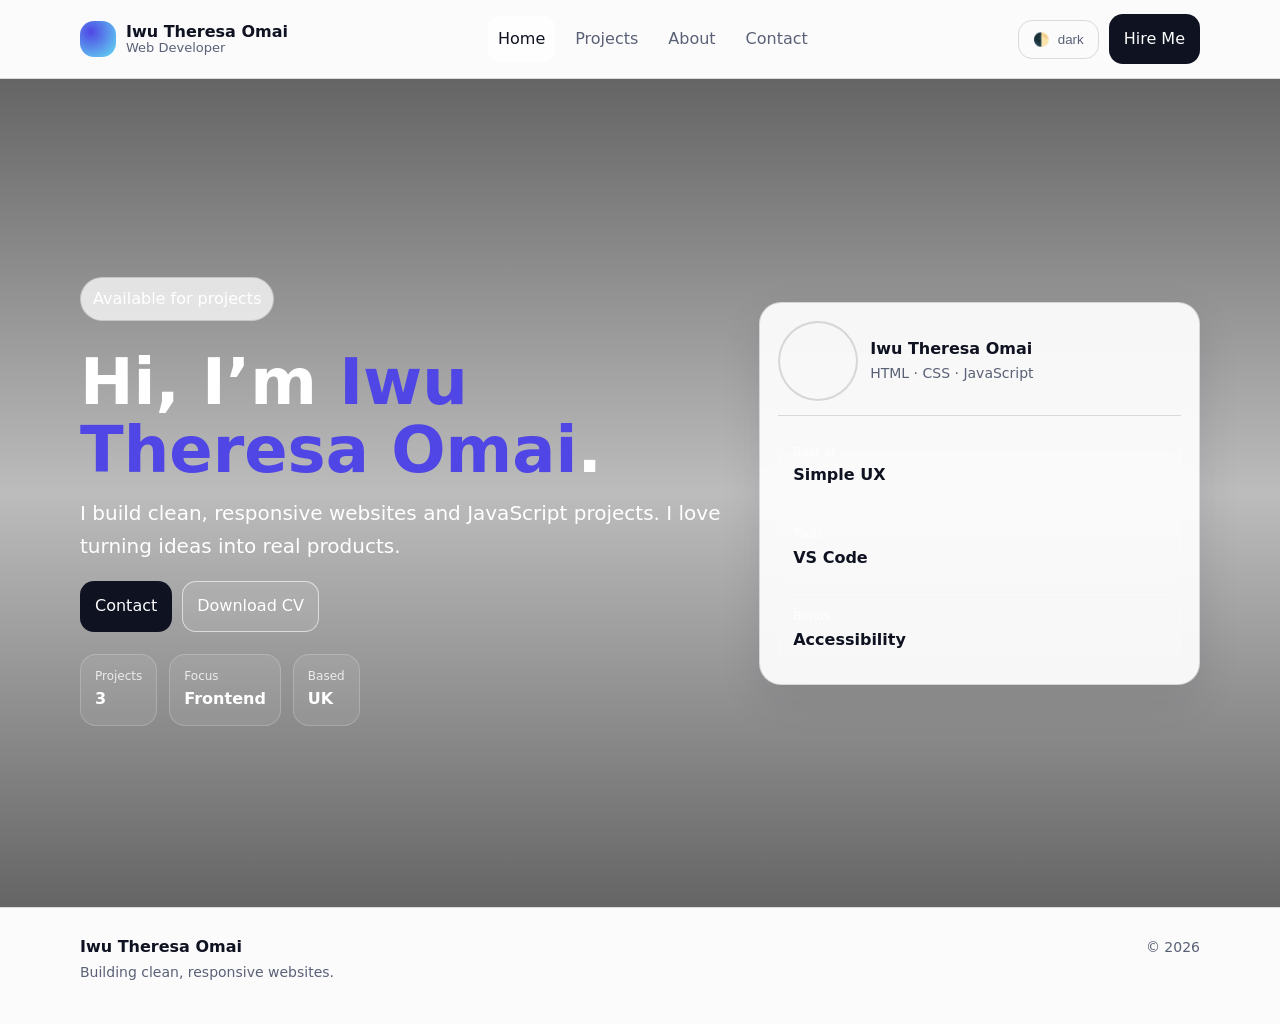
==== commit eaaba50b: "updated port" ====
--- a/index.html
+++ b/index.html
@@ -62,7 +62,7 @@
           </div>
 
           <div class="hero-stats">
-            <div class="stat"><span class="k">Projects</span><span class="v">2</span></div>
+            <div class="stat"><span class="k">Projects</span><span class="v">3</span></div>
             <div class="stat"><span class="k">Focus</span><span class="v">Frontend</span></div>
             <div class="stat"><span class="k">Based</span><span class="v">UK</span></div>
           </div>
--- a/styles.css
+++ b/styles.css
@@ -129,7 +129,15 @@
   box-shadow: var(--shadow);
   text-decoration: none;
 }
-
+.hero .btn.ghost {
+  background: rgba(255, 255, 255, 0.08);
+  border: 1px solid rgba(255, 255, 255, 0.6);
+  color: white;
+}
+
+.hero .btn.ghost:hover {
+  background: rgba(255, 255, 255, 0.16);
+}
 .btn.primary {
   background: var(--text);
   color: var(--bg);
@@ -264,7 +272,7 @@
 }
 
 .hero-bg {
-  background-image: url("hero.jpg");
+  background-image: url("images/hero.jpg");
   background-size: cover;
   background-position: center;
 }
@@ -392,11 +400,14 @@
   gap: 10px;
 }
 
-.avatar {
-  width: 52px;
-  height: 52px;
-  border-radius: 50%;
-  background: linear-gradient(135deg, var(--accent), #22d3ee);
+.avatar{
+  width:80px;
+  height:80px;
+  border-radius:50%;
+  background-image: url("images/hero.jpg");
+  background-size: cover;
+  background-position: center;
+  border:2px solid var(--border);
 }
 
 .section-head {
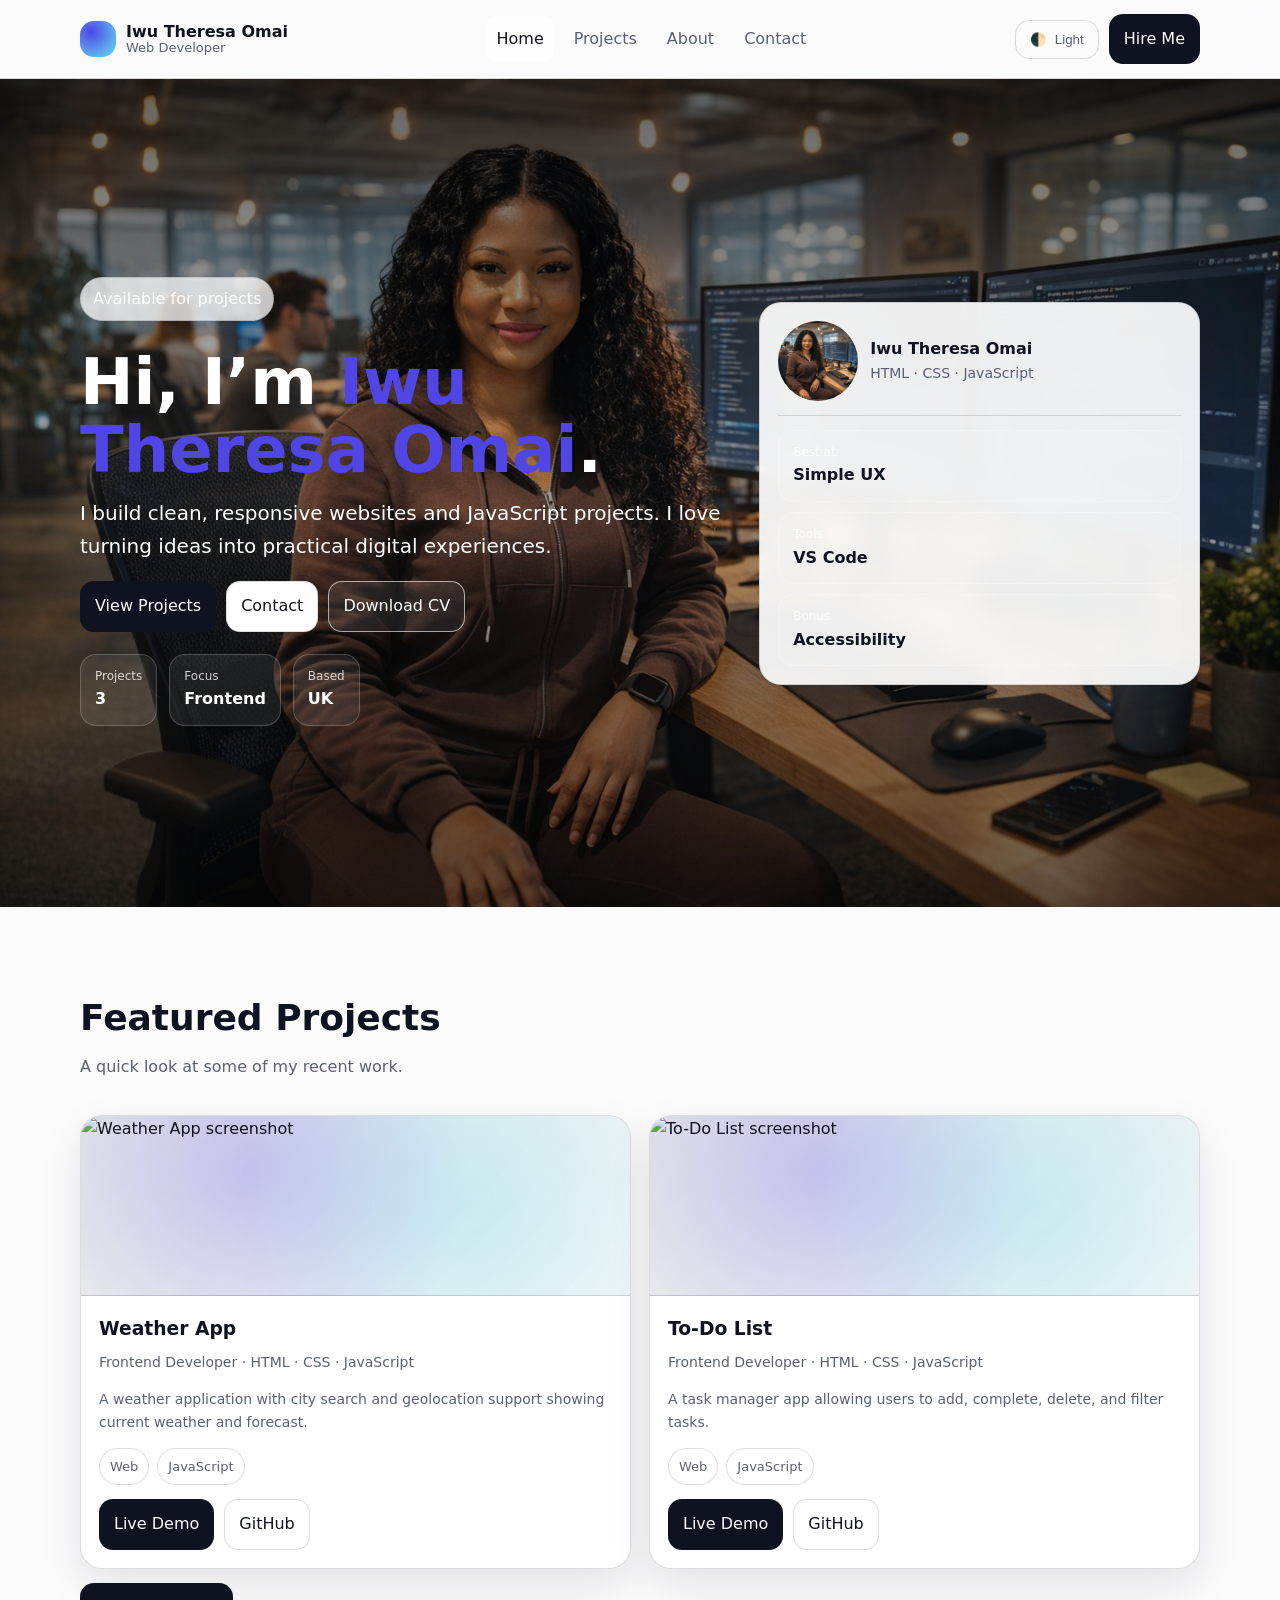
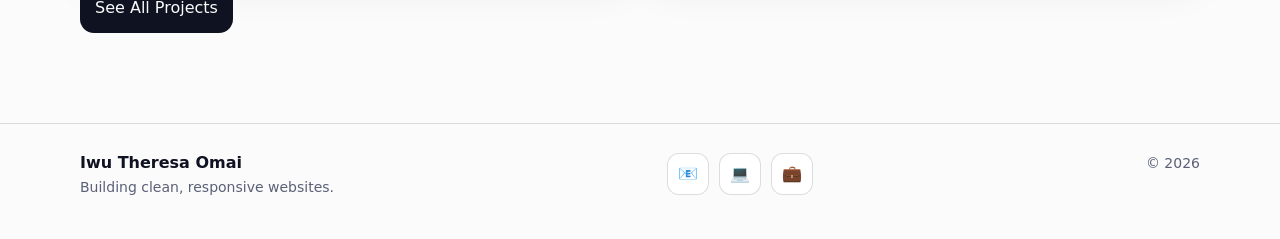
==== commit b8e13b8b: "updated port" ====
--- a/index.html
+++ b/index.html
@@ -3,7 +3,7 @@
 <head>
   <meta charset="utf-8" />
   <meta name="viewport" content="width=device-width, initial-scale=1" />
-  <title>IWU THERESA OMAI</title>
+  <title>Iwu Theresa Omai — Home</title>
   <meta name="description" content="Portfolio home page of Iwu Theresa Omai." />
   <link rel="stylesheet" href="styles.css" />
 </head>
@@ -32,7 +32,9 @@
           🌓 <span class="muted" id="themeLabel">Theme</span>
         </button>
         <a class="btn primary" href="contact.html">Hire Me</a>
-        <button class="btn hamburger" id="menuBtn" type="button" aria-expanded="false" aria-controls="mobileMenu">☰</button>
+        <button class="btn hamburger" id="menuBtn" type="button" aria-expanded="false" aria-controls="mobileMenu">
+          ☰
+        </button>
       </div>
     </div>
 
@@ -53,18 +55,28 @@
           <p class="pill">Available for projects</p>
           <h1>Hi, I’m <span class="accent">Iwu Theresa Omai</span>.</h1>
           <p class="lead">
-            I build clean, responsive websites and JavaScript projects. I love turning ideas into real products.
+            I build clean, responsive websites and JavaScript projects. I love turning ideas into practical digital experiences.
           </p>
 
           <div class="hero-cta">
-            <a class="btn primary" href="contact.html">Contact</a>
+            <a class="btn primary" href="projects.html">View Projects</a>
+            <a class="btn" href="contact.html">Contact</a>
             <a class="btn ghost" href="resume.pdf" target="_blank" rel="noreferrer">Download CV</a>
           </div>
 
           <div class="hero-stats">
-            <div class="stat"><span class="k">Projects</span><span class="v">3</span></div>
-            <div class="stat"><span class="k">Focus</span><span class="v">Frontend</span></div>
-            <div class="stat"><span class="k">Based</span><span class="v">UK</span></div>
+            <div class="stat">
+              <span class="k">Projects</span>
+              <span class="v">3</span>
+            </div>
+            <div class="stat">
+              <span class="k">Focus</span>
+              <span class="v">Frontend</span>
+            </div>
+            <div class="stat">
+              <span class="k">Based</span>
+              <span class="v">UK</span>
+            </div>
           </div>
         </div>
 
@@ -96,6 +108,23 @@
         </aside>
       </div>
     </section>
+
+    <section class="section" aria-label="Featured projects">
+      <div class="container">
+        <div class="section-head">
+          <div>
+            <h2>Featured Projects</h2>
+            <p class="muted">A quick look at some of my recent work.</p>
+          </div>
+        </div>
+
+        <div class="grid" id="featuredGrid" aria-live="polite"></div>
+
+        <div class="mt">
+          <a class="btn primary" href="projects.html">See All Projects</a>
+        </div>
+      </div>
+    </section>
   </main>
 
   <footer class="footer">
@@ -104,6 +133,13 @@
         <strong>Iwu Theresa Omai</strong>
         <div class="muted small">Building clean, responsive websites.</div>
       </div>
+
+      <div class="social-icons">
+        <a href="mailto:omaitheresa2@gmail.com" aria-label="Email">📧</a>
+        <a href="https://github.com/Tessydesigns" target="_blank" rel="noreferrer" aria-label="GitHub">💻</a>
+        <a href="https://www.linkedin.com/in/theresa-omai-iwu-6408342b8" target="_blank" rel="noreferrer" aria-label="LinkedIn">💼</a>
+      </div>
+
       <div class="footer-links">
         <span class="muted small">© <span id="year"></span></span>
       </div>
--- a/styles.css
+++ b/styles.css
@@ -576,4 +576,84 @@
   justify-content: space-between;
   gap: 12px;
   flex-wrap: wrap;
+}
+.contact-links{
+  display:grid;
+  gap:12px;
+  margin-top:16px;
+}
+
+.contact-link{
+  display:flex;
+  align-items:center;
+  gap:10px;
+  padding:12px 14px;
+  border:1px solid var(--border);
+  border-radius:14px;
+  background:color-mix(in oklab, var(--panel) 92%, transparent);
+  color:var(--text);
+  transition:transform .15s ease, box-shadow .15s ease, border-color .15s ease;
+}
+
+.contact-link:hover{
+  text-decoration:none;
+  transform:translateY(-1px);
+  box-shadow:var(--shadow);
+  border-color:color-mix(in oklab, var(--accent) 35%, var(--border));
+}
+
+.contact-link span{
+  color:var(--muted);
+}
+
+.social-icons{
+  display:flex;
+  gap:10px;
+  align-items:center;
+}
+
+.social-icons a{
+  display:inline-flex;
+  align-items:center;
+  justify-content:center;
+  width:42px;
+  height:42px;
+  border:1px solid var(--border);
+  border-radius:12px;
+  background:var(--panel);
+  transition:transform .15s ease, box-shadow .15s ease;
+}
+
+.social-icons a:hover{
+  text-decoration:none;
+  transform:translateY(-1px);
+  box-shadow:var(--shadow);
+}
+.return-btn {
+  position: fixed;
+  top: 20px;
+  left: 20px;
+
+  display: inline-flex;
+  align-items: center;
+  justify-content: center;
+  gap: 6px;
+
+  padding: 10px 14px;
+  border-radius: 14px;
+
+  border: 1px solid var(--border);
+  background: var(--panel);
+  color: var(--text);
+
+  font-size: 14px;
+  cursor: pointer;
+  z-index: 1000;
+
+  transition: transform 0.15s ease, box-shadow 0.15s ease;
+}
+
+.return-btn:hover {
+  transform: translateY(-1px);
+  box-shadow: var(--shadow);
 }
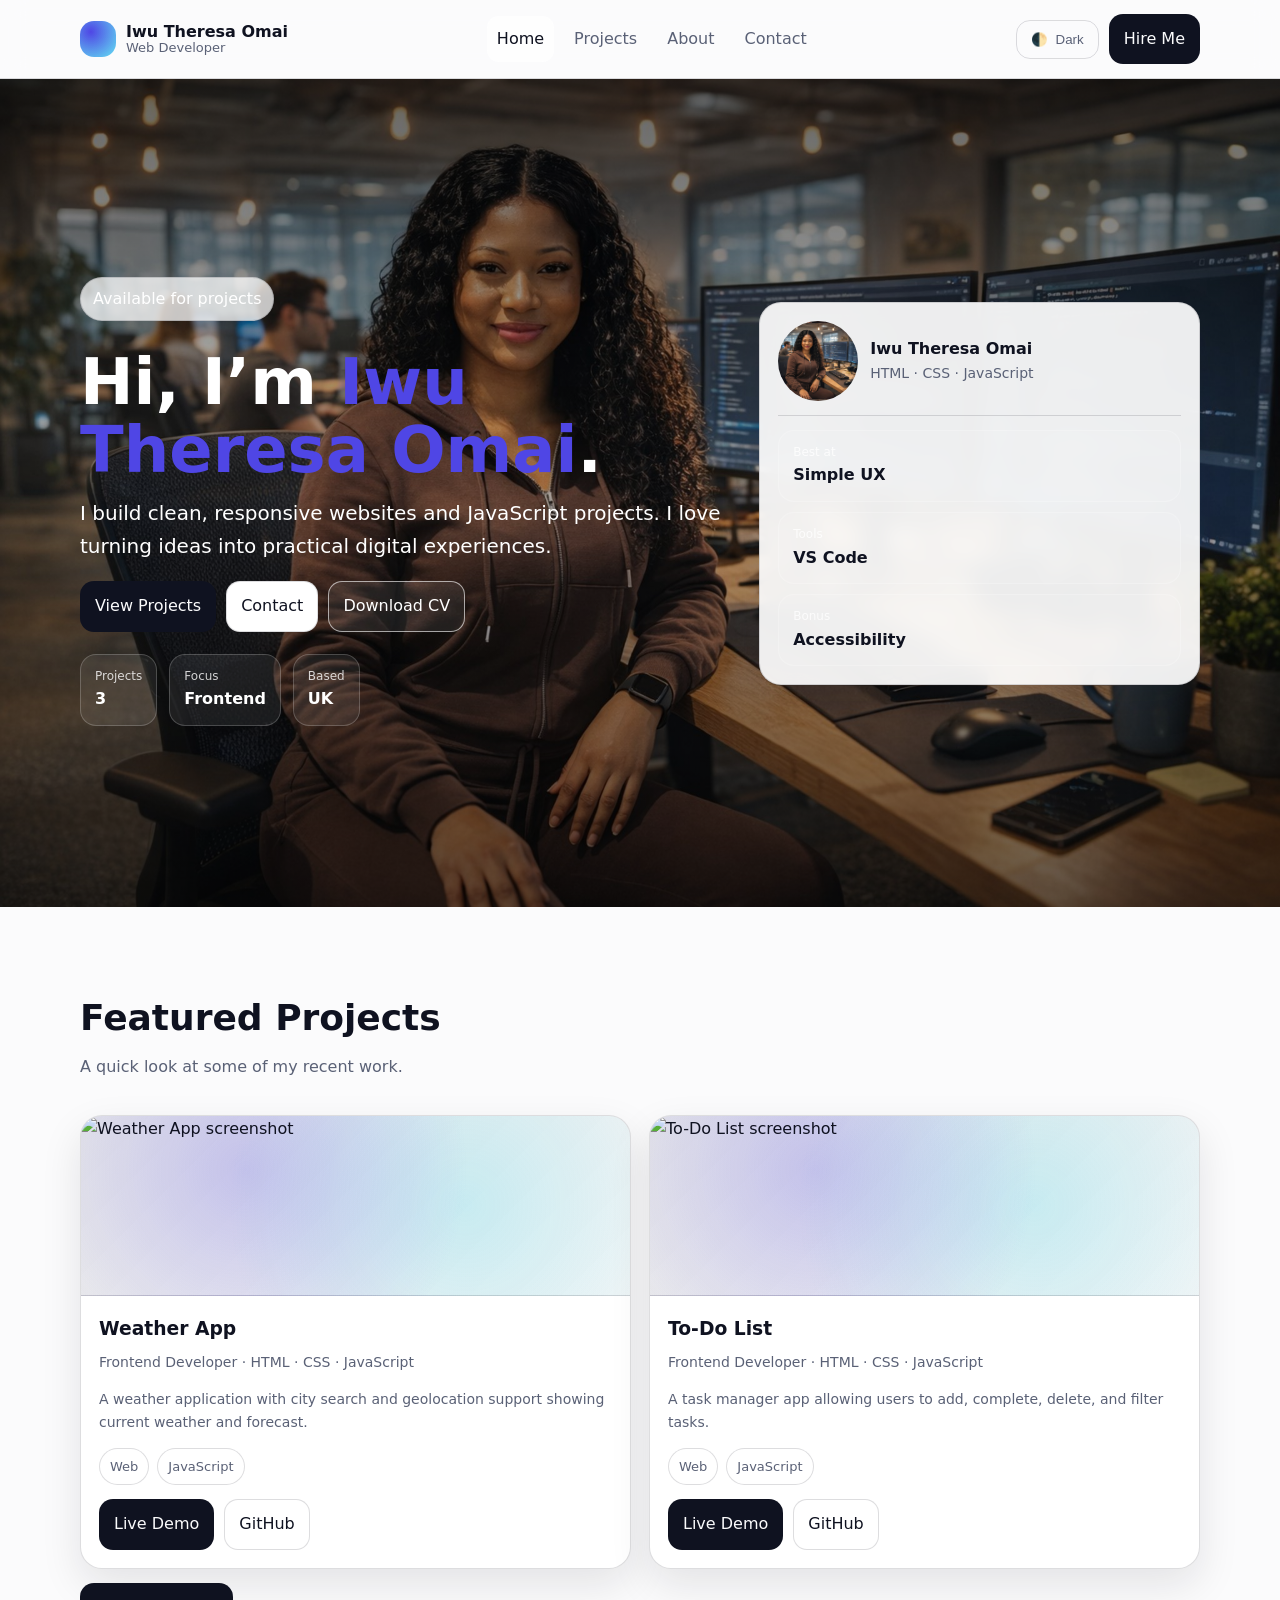
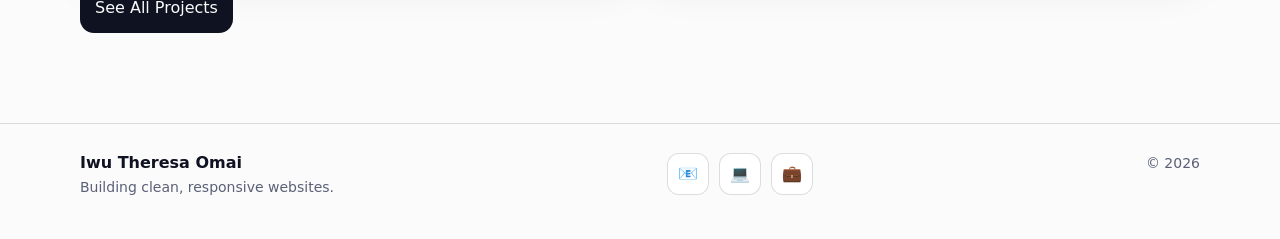
==== commit 716ccd3f: "cv update" ====
--- a/index.html
+++ b/index.html
@@ -5,7 +5,7 @@
   <meta name="viewport" content="width=device-width, initial-scale=1" />
   <title>Iwu Theresa Omai — Home</title>
   <meta name="description" content="Portfolio home page of Iwu Theresa Omai." />
-  <link rel="stylesheet" href="styles.css" />
+  <link rel="stylesheet" href="styles.css"/>
 </head>
 <body>
   <a class="skip-link" href="#main">Skip to content</a>
@@ -61,7 +61,7 @@
           <div class="hero-cta">
             <a class="btn primary" href="projects.html">View Projects</a>
             <a class="btn" href="contact.html">Contact</a>
-            <a class="btn ghost" href="resume.pdf" target="_blank" rel="noreferrer">Download CV</a>
+            <a class="btn ghost" href="Iwu-Theresa-omai.pdf" target="_blank" rel="noreferrer">Download CV</a>
           </div>
 
           <div class="hero-stats">
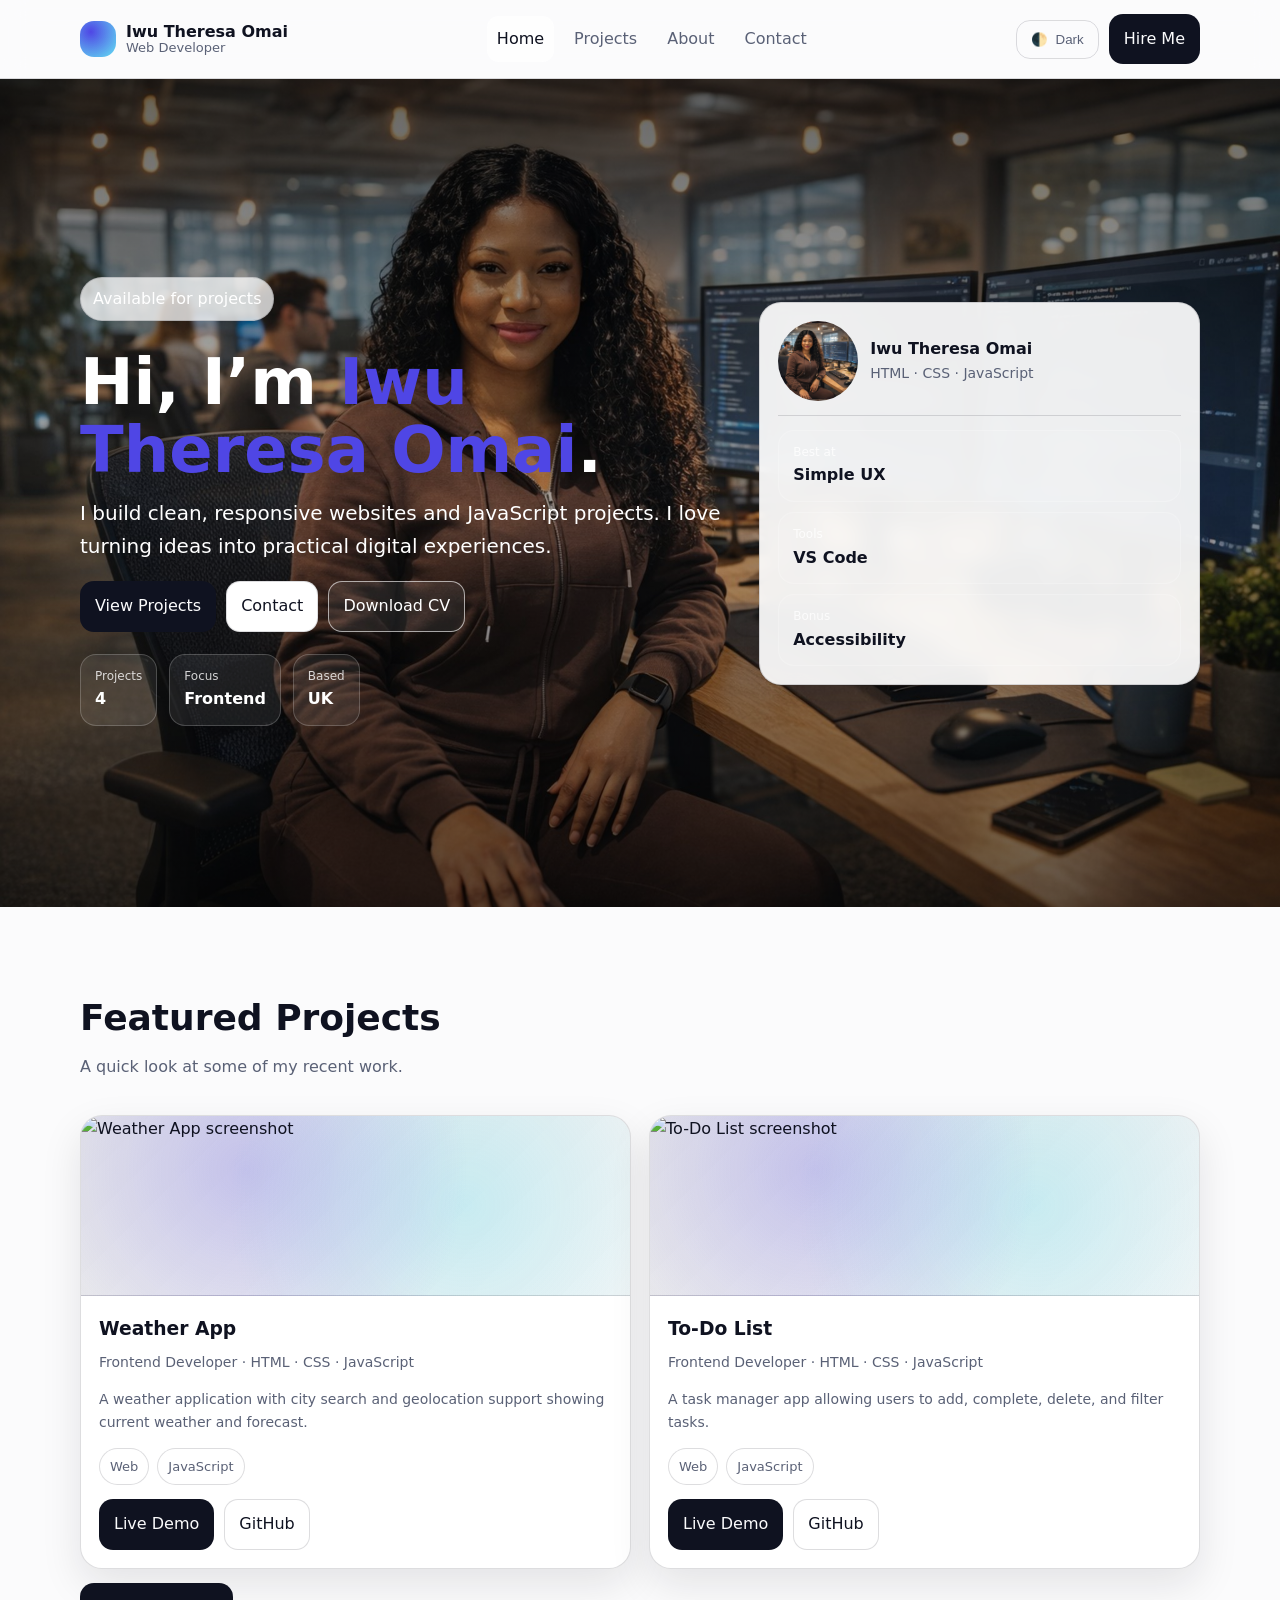
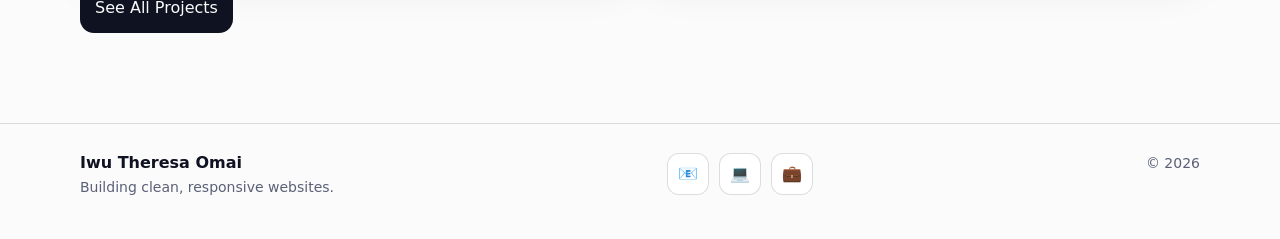
==== commit 77e29736: "last commit" ====
--- a/index.html
+++ b/index.html
@@ -67,7 +67,7 @@
           <div class="hero-stats">
             <div class="stat">
               <span class="k">Projects</span>
-              <span class="v">3</span>
+              <span class="v">4</span>
             </div>
             <div class="stat">
               <span class="k">Focus</span>
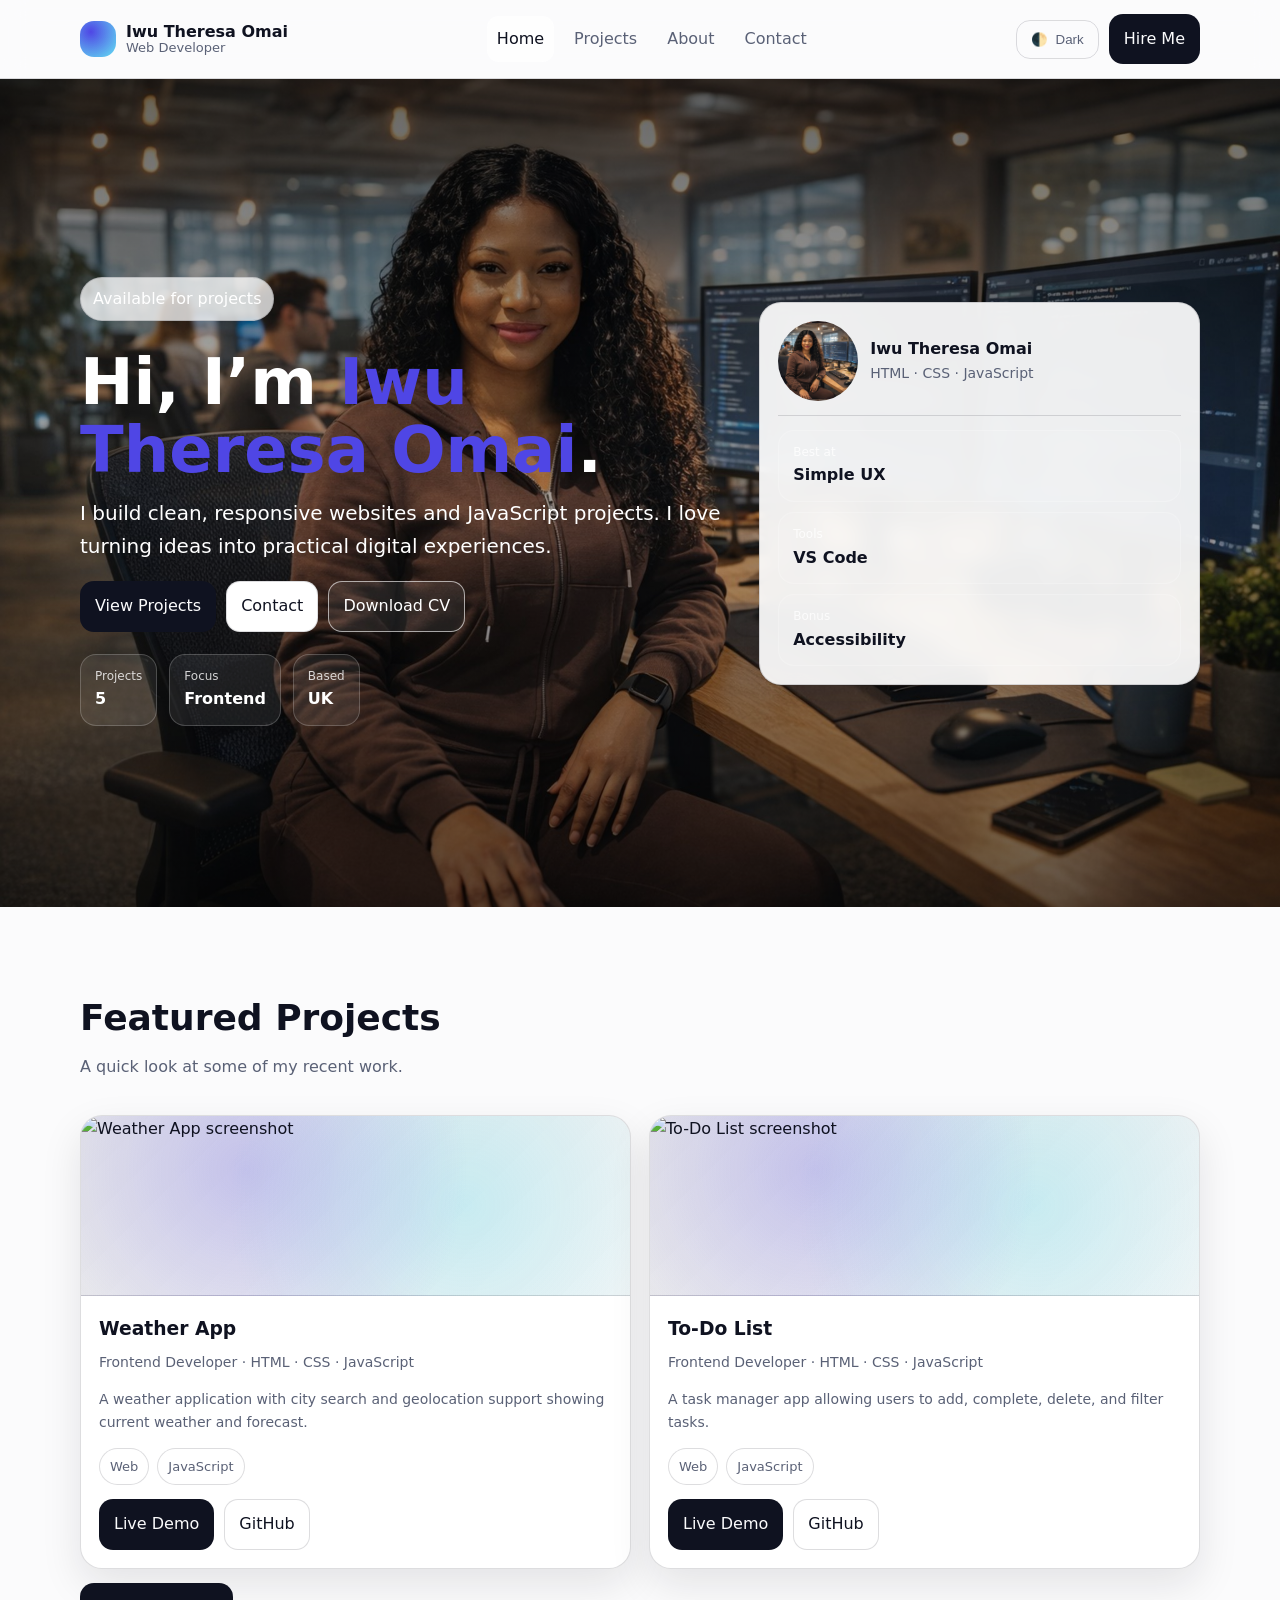
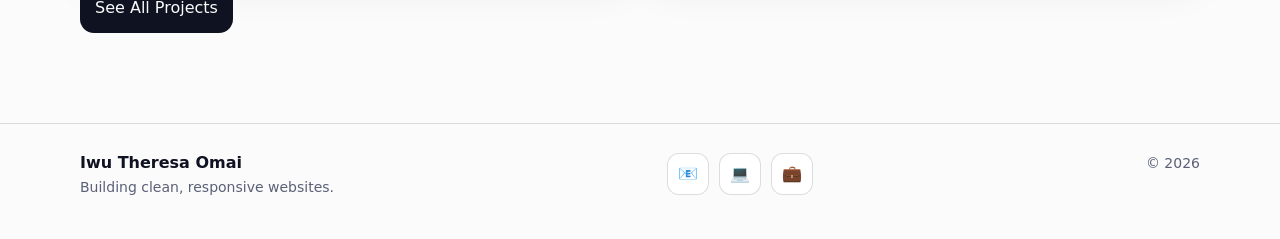
==== commit e18faad6: "final commit" ====
--- a/index.html
+++ b/index.html
@@ -67,7 +67,7 @@
           <div class="hero-stats">
             <div class="stat">
               <span class="k">Projects</span>
-              <span class="v">4</span>
+              <span class="v">5</span>
             </div>
             <div class="stat">
               <span class="k">Focus</span>
